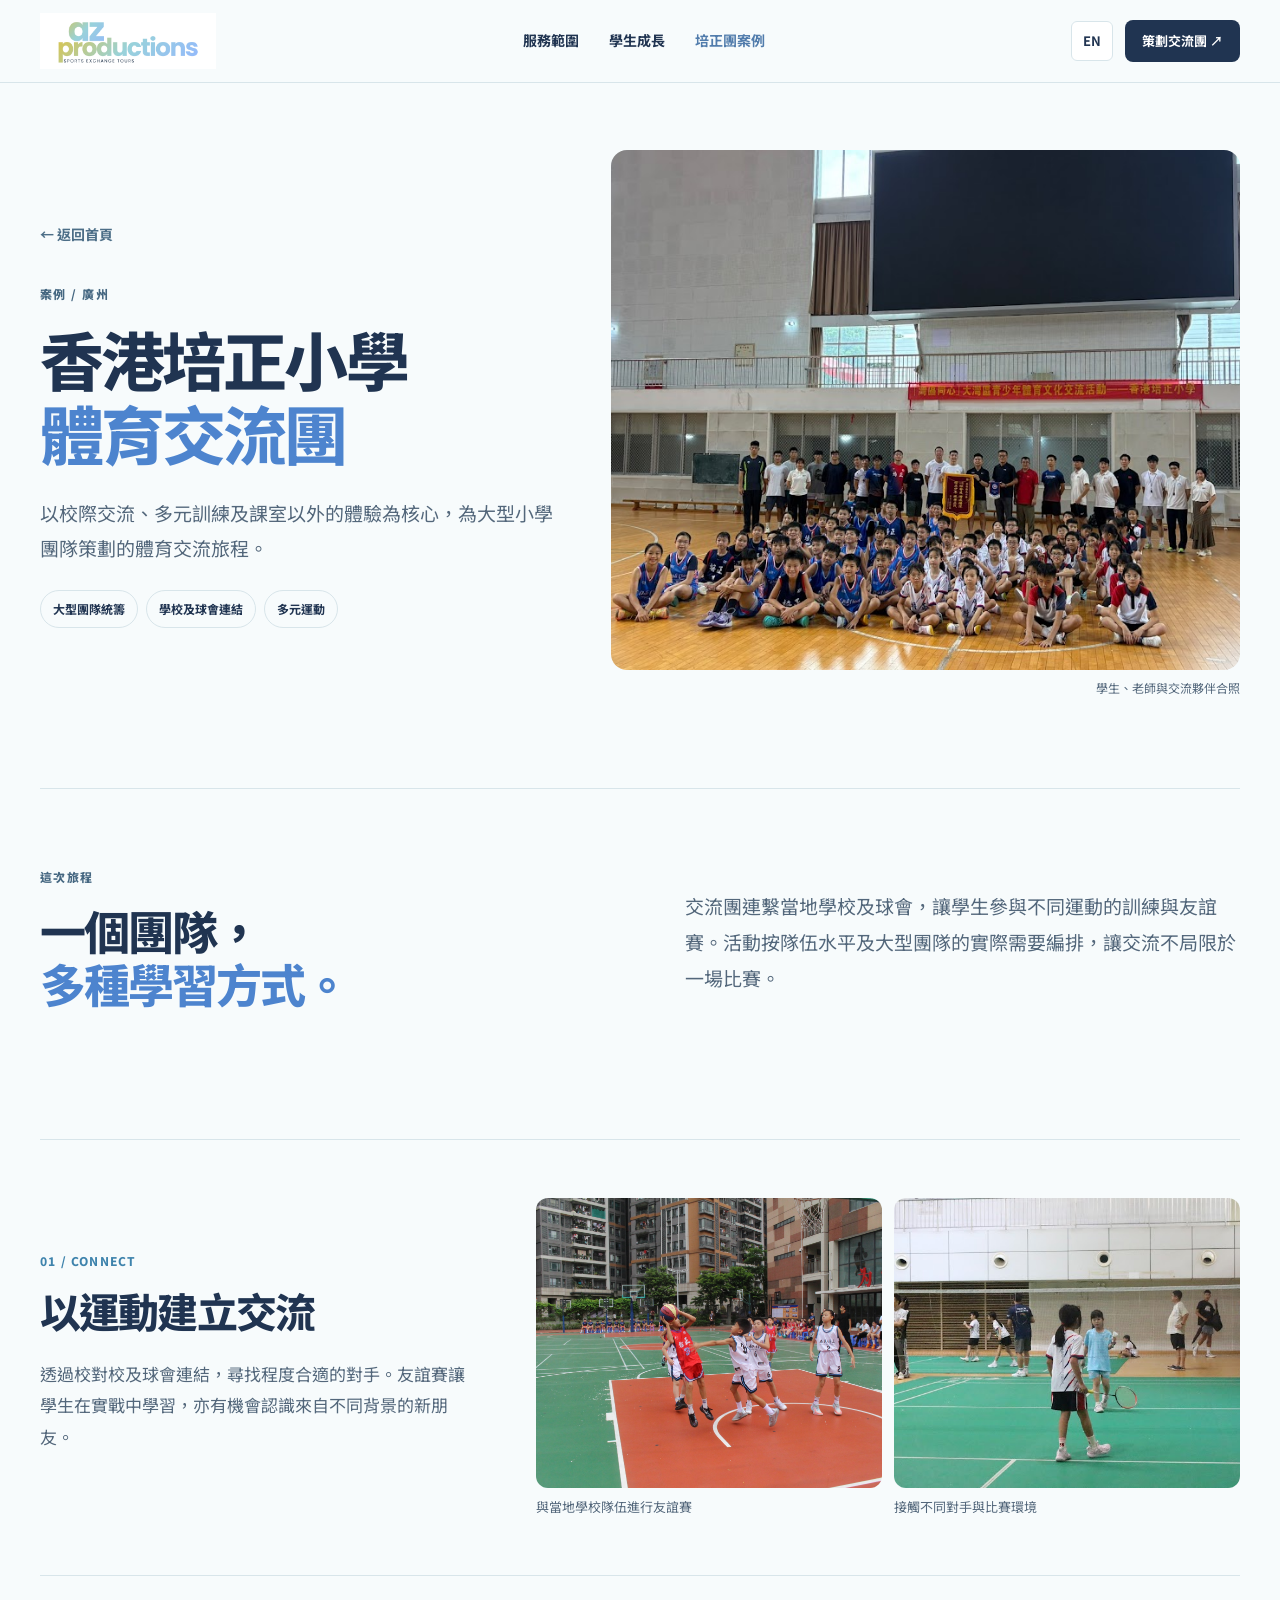
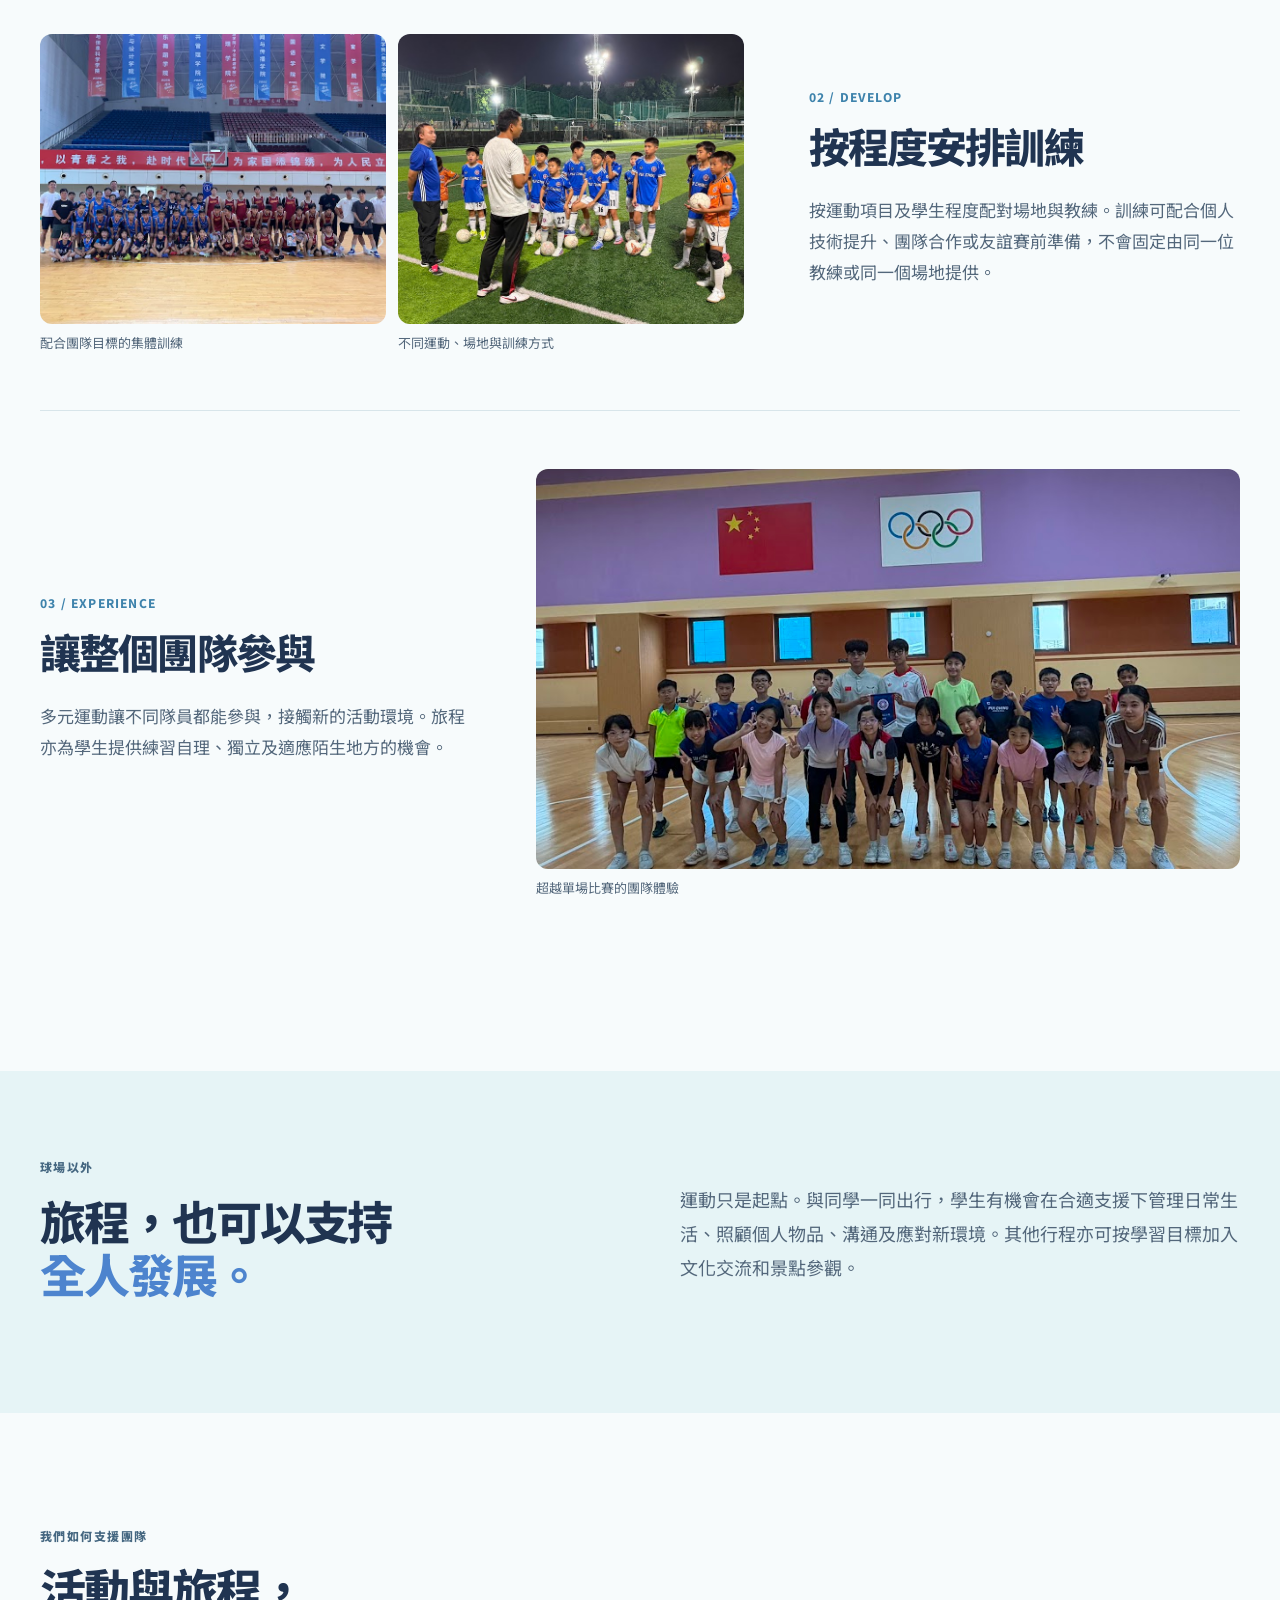
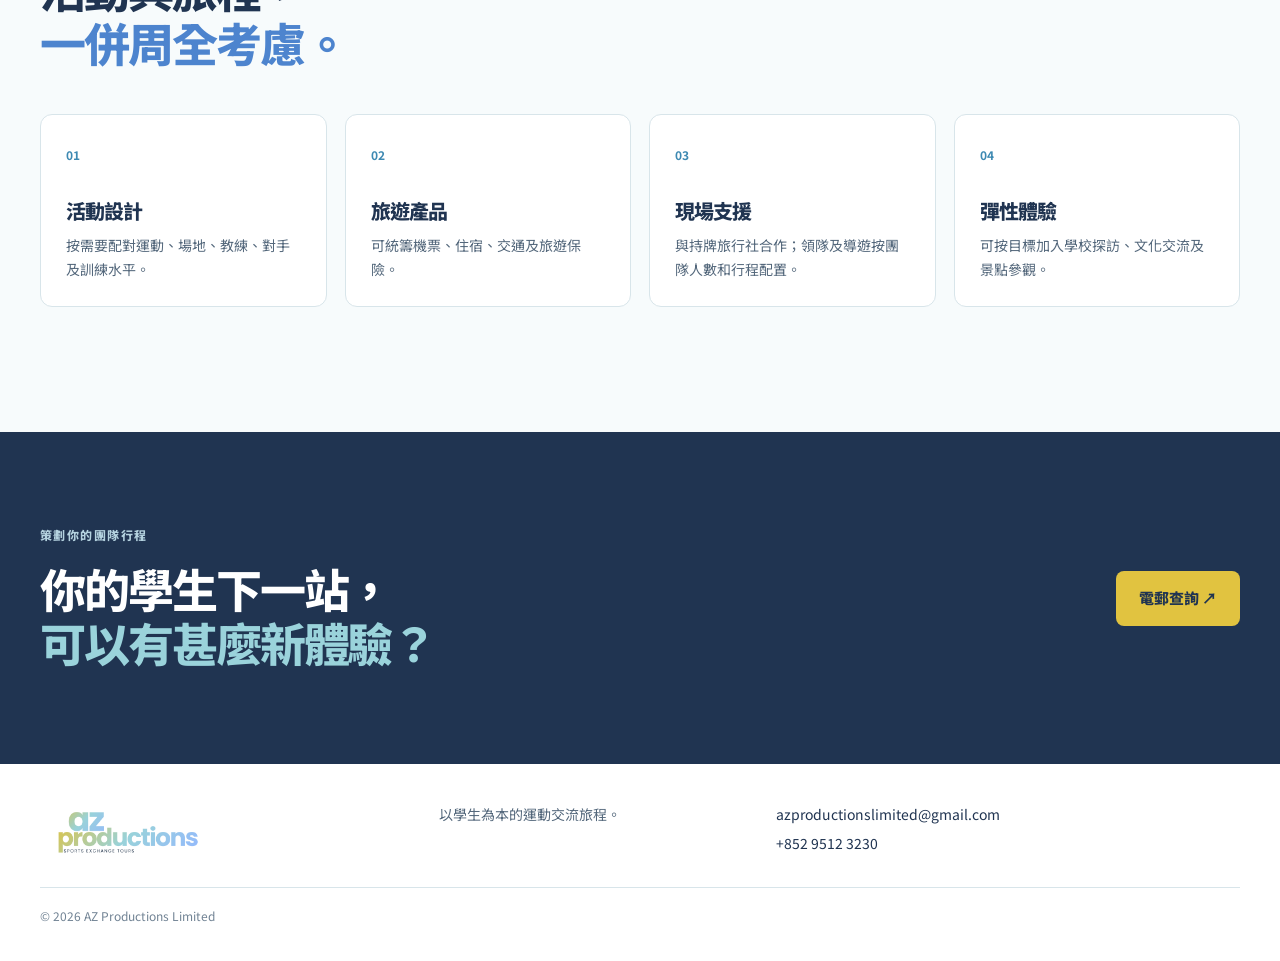
==== pui-ching.html @ d054d59b "Redesign sports exchange website and add Pui Ching case" ====
<!doctype html>
<html lang="zh-HK">
<head>
  <meta charset="utf-8">
  <meta name="viewport" content="width=device-width, initial-scale=1">
  <meta name="description" content="香港培正小學廣州體育交流團案例：校際與球會交流、不同水平訓練及大型團隊統籌。">
  <title>培正小學廣州體育交流團｜AZ Productions</title>
  <link rel="icon" href="assets/az-sports-logo-cropped.png">
  <link rel="stylesheet" href="site.css">
  <script defer src="site.js"></script>
</head>
<body data-page="case">
  <a class="skip-link" href="#main" data-en="Skip to content">跳至內容</a>
  <header class="site-header"><div class="shell header-inner">
    <a class="logo-link" href="index.html" aria-label="AZ Productions home"><img src="assets/az-sports-logo-cropped.png" alt="AZ Productions"></a>
    <nav class="main-nav" aria-label="Primary navigation"><a href="index.html#services" data-en="Our services">服務範圍</a><a href="index.html#growth" data-en="Student growth">學生成長</a><a href="pui-ching.html" aria-current="page" data-en="Pui Ching case">培正團案例</a></nav>
    <div class="header-actions"><button class="language-button" type="button" data-language-toggle aria-label="Switch language">EN</button><a class="header-cta" href="#contact" data-en="Plan a tour ↗">策劃交流團 ↗</a></div>
  </div></header>

  <main id="main">
    <section class="case-hero shell"><div class="case-hero-copy"><a class="back-link" href="index.html" data-en="← Back to home">← 返回首頁</a><p class="eyebrow" data-en="CASE STUDY / GUANGZHOU">案例 / 廣州</p><h1 data-en="Pui Ching Primary School<br><em>Sports Exchange Tour</em>" data-html>香港培正小學<br><em>體育交流團</em></h1><p class="lead" data-en="A school sports journey designed around exchange, varied training and meaningful experiences beyond the classroom.">以校際交流、多元訓練及課室以外的體驗為核心，為大型小學團隊策劃的體育交流旅程。</p><div class="case-pills"><span data-en="Large-group coordination">大型團隊統籌</span><span data-en="School and club connections">學校及球會連結</span><span data-en="Multiple sports">多元運動</span></div></div><figure class="case-hero-photo"><img src="assets/photos/pui-ching-group.jpg" alt="香港培正小學學生與交流夥伴團體合照" data-en-alt="Pui Ching students and exchange partners in a group photo"><figcaption data-en="Students, teachers and exchange partners together">學生、老師與交流夥伴合照</figcaption></figure></section>

    <section class="case-intro shell"><div><p class="eyebrow" data-en="THE PROGRAMME">這次旅程</p><h2 data-en="One group.<br><em>Many ways to learn.</em>" data-html>一個團隊，<br><em>多種學習方式。</em></h2></div><p data-en="The programme connected students with local schools and clubs for training and friendly competition across different sports. Activities were arranged to suit each group's level and the practical needs of a large tour.">交流團連繫當地學校及球會，讓學生參與不同運動的訓練與友誼賽。活動按隊伍水平及大型團隊的實際需要編排，讓交流不局限於一場比賽。</p></section>

    <section class="case-gallery shell" aria-label="Programme photographs">
      <article class="story-row"><div class="story-copy"><span class="story-number">01 / CONNECT</span><h2 data-en="Exchange through sport">以運動建立交流</h2><p data-en="School-to-school and club connections create chances to meet new opponents. Friendly matches let students learn through play and communicate beyond their own team.">透過校對校及球會連結，尋找程度合適的對手。友誼賽讓學生在實戰中學習，亦有機會認識來自不同背景的新朋友。</p></div><div class="story-images"><figure><img src="assets/photos/school-exchange.jpg" loading="lazy" alt="培正學生與當地學生進行籃球交流賽" data-en-alt="Pui Ching students in a basketball exchange match"><figcaption data-en="A friendly match with a local school team">與當地學校隊伍進行友誼賽</figcaption></figure><figure><img src="assets/photos/badminton-friendly.jpg" loading="lazy" alt="培正學生在羽毛球場交流" data-en-alt="Pui Ching students exchanging on a badminton court"><figcaption data-en="Meeting different opponents and playing environments">接觸不同對手與比賽環境</figcaption></figure></div></article>
      <article class="story-row reverse"><div class="story-copy"><span class="story-number">02 / DEVELOP</span><h2 data-en="Training at the right level">按程度安排訓練</h2><p data-en="Venues and coaching can be matched to the sport and students' ability. Depending on the group's goals, a programme may include individual development, team sessions or preparation for friendly competition.">按運動項目及學生程度配對場地與教練。訓練可配合個人技術提升、團隊合作或友誼賽前準備，不會固定由同一位教練或同一個場地提供。</p></div><div class="story-images"><figure><img src="assets/photos/group-training.jpg" loading="lazy" alt="培正學生參與團體訓練" data-en-alt="Pui Ching students in a group training session"><figcaption data-en="Group sessions tailored to the team's goals">配合團隊目標的集體訓練</figcaption></figure><figure><img src="assets/photos/football-training.jpg" loading="lazy" alt="培正學生參與足球訓練" data-en-alt="Pui Ching students in football training"><figcaption data-en="Different sports, venues and training approaches">不同運動、場地與訓練方式</figcaption></figure></div></article>
      <article class="story-row"><div class="story-copy"><span class="story-number">03 / EXPERIENCE</span><h2 data-en="An experience for the whole group">讓整個團隊參與</h2><p data-en="A multi-sport programme lets students try new settings and work with different teammates. The journey also gives them opportunities to practise self-care, independence and adapting to unfamiliar places.">多元運動讓不同隊員都能參與，接觸新的活動環境。旅程亦為學生提供練習自理、獨立及適應陌生地方的機會。</p></div><div class="story-images one-image"><figure><img src="assets/photos/athletics-group.jpg" loading="lazy" alt="培正學生於田徑活動後合照" data-en-alt="Pui Ching students after an athletics activity"><figcaption data-en="Shared learning beyond a single match">超越單場比賽的團隊體驗</figcaption></figure></div></article>
    </section>

    <section class="case-learning"><div class="shell case-learning-inner"><div><p class="eyebrow" data-en="BEYOND THE PITCH">球場以外</p><h2 data-en="A tour can support<br><em>whole-person growth.</em>" data-html>旅程，也可以支持<br><em>全人發展。</em></h2></div><p data-en="Sport is the starting point. Travelling with peers can create age-appropriate opportunities for students to manage daily routines, care for their belongings, communicate and respond to new experiences. Depending on the brief, future itineraries can also include cultural exchange and sightseeing.">運動只是起點。與同學一同出行，學生有機會在合適支援下管理日常生活、照顧個人物品、溝通及應對新環境。其他行程亦可按學習目標加入文化交流和景點參觀。</p></div></section>

    <section class="case-capability shell"><p class="eyebrow" data-en="HOW WE BUILD A TOUR">我們如何支援團隊</p><h2 data-en="The programme and the journey,<br><em>considered together.</em>" data-html>活動與旅程，<br><em>一併周全考慮。</em></h2><div class="mini-grid"><div><b>01</b><h3 data-en="Programme design">活動設計</h3><p data-en="Sport, venue, coach, opponent and training level are matched to the brief.">按需要配對運動、場地、教練、對手及訓練水平。</p></div><div><b>02</b><h3 data-en="Travel products">旅遊產品</h3><p data-en="Flights, accommodation, transport and travel insurance can be coordinated.">可統籌機票、住宿、交通及旅遊保險。</p></div><div><b>03</b><h3 data-en="On-site support">現場支援</h3><p data-en="Licensed travel agency partners; tour leaders and guides scaled to group size and itinerary.">與持牌旅行社合作；領隊及導遊按團隊人數和行程配置。</p></div><div><b>04</b><h3 data-en="Flexible experiences">彈性體驗</h3><p data-en="School visits, cultural exchange and sightseeing can be added where relevant.">可按目標加入學校探訪、文化交流及景點參觀。</p></div></div></section>

    <section id="contact" class="contact-section"><div class="shell contact-inner"><div><p class="eyebrow" data-en="PLAN YOUR OWN PROGRAMME">策劃你的團隊行程</p><h2 data-en="What could your students<br><em>experience next?</em>" data-html>你的學生下一站，<br><em>可以有甚麼新體驗？</em></h2></div><a class="button button-yellow" href="mailto:azproductionslimited@gmail.com?subject=Sports%20Exchange%20Enquiry" data-en="Enquire by email ↗">電郵查詢 ↗</a></div></section>
  </main>
  <footer class="site-footer"><div class="shell footer-inner"><a href="index.html"><img src="assets/az-sports-logo-cropped.png" alt="AZ Productions"></a><p data-en="Sports exchange tours designed around your students.">以學生為本的運動交流旅程。</p><div><a href="mailto:azproductionslimited@gmail.com">azproductionslimited@gmail.com</a><a href="tel:+85295123230">+852 9512 3230</a></div><small>© 2026 AZ Productions Limited</small></div></footer>
</body>
</html>
---- site.css ----
@import url('https://fonts.googleapis.com/css2?family=DM+Sans:wght@400;500;600;700&family=Noto+Sans+TC:wght@400;500;600;700;800&display=swap');
:root{--ink:#203451;--muted:#53677b;--blue:#94b9ff;--aqua:#9ad3db;--yellow:#e1c340;--paper:#f7fbfc;--line:#d8e5ea;--white:#fff}
*{box-sizing:border-box}html{scroll-behavior:smooth}body{margin:0;background:var(--paper);color:var(--ink);font-family:'Noto Sans TC','DM Sans',sans-serif;font-size:16px;line-height:1.65}img{max-width:100%;display:block}a{color:inherit;text-decoration:none}button{font:inherit}.shell{width:min(1200px,calc(100% - 56px));margin-inline:auto}.skip-link{position:absolute;left:12px;top:-60px;background:var(--ink);color:white;padding:8px 12px;z-index:99}.skip-link:focus{top:12px}a:focus-visible,button:focus-visible{outline:3px solid var(--yellow);outline-offset:3px}
.site-header{position:sticky;top:0;z-index:10;background:rgba(247,251,252,.95);backdrop-filter:blur(12px);border-bottom:1px solid var(--line)}.header-inner{min-height:82px;display:flex;align-items:center;justify-content:space-between;gap:24px}.logo-link img{width:176px;height:auto}.main-nav,.header-actions{display:flex;align-items:center;gap:30px}.main-nav a{font-size:14px;font-weight:700}.main-nav a:hover,.main-nav a[aria-current]{color:#517cac}.header-actions{gap:12px}.language-button{border:1px solid var(--line);background:white;color:var(--ink);padding:8px 11px;border-radius:6px;cursor:pointer;font-weight:700;font-size:13px}.header-cta{background:var(--ink);color:white;font-weight:700;padding:10px 17px;border-radius:8px;font-size:13px}.header-cta:hover,.button-dark:hover{background:#345579}
.eyebrow{font-size:12px;line-height:1.4;font-weight:800;letter-spacing:.12em;color:#456781;text-transform:uppercase;margin:0 0 18px}h1,h2,h3,p,figure{margin-top:0}h1,h2,h3{letter-spacing:-.045em;line-height:1.16}h1{font-size:clamp(43px,5vw,73px);font-weight:800;margin-bottom:27px}h2{font-size:clamp(34px,3.6vw,56px);font-weight:800;margin-bottom:24px}h3{font-size:25px;font-weight:800;margin-bottom:15px}h1 em,h2 em{font-style:normal;color:#4d84ce}.lead{font-size:19px;line-height:1.8;color:var(--muted);max-width:620px}.button{display:inline-flex;align-items:center;justify-content:center;padding:15px 23px;border-radius:8px;font-size:15px;font-weight:800}.button-dark{background:var(--ink);color:white}.button-yellow{background:var(--yellow);color:var(--ink)}.button-yellow:hover{background:#eed766}.text-link{font-size:15px;font-weight:800;border-bottom:1px solid var(--ink);padding-bottom:5px}.text-link:hover{color:#4d84ce;border-color:#4d84ce}
.hero{display:grid;grid-template-columns:1.02fr .98fr;gap:50px;align-items:center;padding-top:80px;padding-bottom:92px}.hero-copy{padding:20px 0}.hero-actions{display:flex;align-items:center;flex-wrap:wrap;gap:25px;margin-top:32px}.hero-proof{display:flex;align-items:center;gap:18px;margin-top:56px;padding-top:23px;border-top:1px solid var(--line)}.hero-proof strong{font-size:45px;line-height:1;font-weight:800;color:#3a83b1}.hero-proof span{font-size:13px;font-weight:700;line-height:1.45;color:var(--muted)}.hero-collage{display:grid;grid-template-columns:1fr 1fr;grid-template-rows:310px 205px;gap:14px;position:relative}.hero-collage figure{overflow:hidden;position:relative;margin:0;border-radius:16px}.hero-collage img{width:100%;height:100%;object-fit:cover}.hero-main-photo{grid-column:1/-1}.hero-main-photo img{object-position:center 72%}.hero-main-photo figcaption{position:absolute;left:18px;bottom:16px;background:var(--ink);color:white;border-radius:4px;padding:8px 12px;font-size:11px;font-weight:800;letter-spacing:.09em}.hero-small-photo:nth-child(3) img{object-position:center 55%}
.proof-strip{background:var(--ink);color:white}.proof-inner{display:grid;grid-template-columns:repeat(4,1fr);gap:20px;align-items:center;padding:18px 0}.proof-inner span{text-align:center;font-size:14px;font-weight:700;border-right:1px solid #5e7187}.proof-inner span:last-child{border:0}
.section{padding-top:120px;padding-bottom:130px}.section-heading{max-width:750px;margin-bottom:44px}.section-heading>p:last-child{font-size:17px;color:var(--muted);max-width:630px}.service-grid{display:grid;grid-template-columns:repeat(3,1fr);gap:17px}.service-card{min-height:395px;display:flex;flex-direction:column;background:var(--white);border:1px solid var(--line);border-radius:15px;padding:32px}.service-card.aqua{background:#e2f4f6}.service-card.blue{background:#e8f0ff}.card-index,.service-detail{font-size:12px;letter-spacing:.09em;font-weight:800}.card-index{color:#577b8f}.service-card h3{margin-top:64px}.service-card p{color:var(--muted);line-height:1.8}.service-detail{margin-top:auto;padding-top:24px;border-top:1px solid #a6c5cc;color:#426886}
.growth-section{background:#e7f4f6;padding:112px 0}.growth-layout{display:grid;grid-template-columns:1fr 1fr;gap:88px}.growth-intro{font-size:18px;line-height:1.85;color:var(--muted);max-width:510px}.growth-points{display:grid;gap:0}.growth-points>div{border-bottom:1px solid #bad6dc;padding:20px 0}.growth-points>div:first-child{padding-top:0}.growth-points>div:last-child{border-bottom:0}.growth-points b{font-size:12px;color:#3e7e9a}.growth-points h3{margin:5px 0}.growth-points p{color:var(--muted);margin:0}
.case-preview{display:grid;grid-template-columns:1.05fr .95fr;gap:75px;align-items:center;padding-top:135px;padding-bottom:135px}.case-photo{height:500px;border-radius:17px;overflow:hidden;position:relative}.case-photo img{height:100%;width:100%;object-fit:cover;object-position:center 70%}.case-photo span{position:absolute;left:22px;top:22px;background:var(--yellow);padding:8px 12px;border-radius:4px;font-size:12px;font-weight:800}.case-text>p:not(.eyebrow){color:var(--muted);font-size:17px;line-height:1.8;margin-bottom:31px}
.contact-section{background:var(--ink);color:white;padding:95px 0}.contact-section .eyebrow{color:#b4d2df}.contact-section h2{margin:0}.contact-section h2 em{color:var(--aqua)}.contact-inner{display:flex;align-items:center;justify-content:space-between;gap:40px}.contact-inner .button{white-space:nowrap}.site-footer{background:white}.footer-inner{display:grid;grid-template-columns:1.2fr 1fr 1.5fr;gap:28px;align-items:start;padding-top:39px;padding-bottom:35px}.footer-inner img{width:176px}.footer-inner p{font-size:14px;color:var(--muted)}.footer-inner>div{display:flex;flex-direction:column;gap:6px;font-size:14px}.footer-inner>div a:hover{text-decoration:underline}.footer-inner small{grid-column:1/-1;color:#718394;font-size:12px;border-top:1px solid var(--line);padding-top:18px}
.case-hero{display:grid;grid-template-columns:.9fr 1.1fr;gap:56px;align-items:center;padding-top:67px;padding-bottom:90px}.back-link{display:inline-block;font-size:14px;font-weight:700;color:#4c6e87;margin-bottom:40px}.back-link:hover{text-decoration:underline}.case-hero .lead{margin-bottom:25px}.case-pills{display:flex;gap:8px;flex-wrap:wrap}.case-pills span{padding:8px 12px;border:1px solid var(--line);border-radius:40px;font-size:12px;font-weight:700}.case-hero-photo{margin:0}.case-hero-photo img{width:100%;height:520px;object-fit:cover;object-position:center 65%;border-radius:16px}.case-hero-photo figcaption{text-align:right;font-size:12px;color:var(--muted);margin-top:8px}.case-intro{display:grid;grid-template-columns:1fr 1fr;gap:90px;border-top:1px solid var(--line);padding-top:80px;padding-bottom:105px}.case-intro>p{font-size:19px;line-height:1.9;color:var(--muted);align-self:center}.case-gallery{padding-bottom:115px}.story-row{display:grid;grid-template-columns:.38fr .62fr;gap:65px;align-items:center;padding:58px 0;border-top:1px solid var(--line)}.story-row.reverse{grid-template-columns:.62fr .38fr}.story-row.reverse .story-copy{order:2}.story-row.reverse .story-images{order:1}.story-number{font-size:12px;letter-spacing:.1em;font-weight:800;color:#3e83ac}.story-copy h2{font-size:clamp(31px,3.2vw,46px);margin-top:14px}.story-copy p{font-size:17px;line-height:1.85;color:var(--muted)}.story-images{display:grid;grid-template-columns:1fr 1fr;gap:12px}.story-images figure{margin:0}.story-images img{width:100%;height:290px;object-fit:cover;border-radius:12px}.story-images figcaption{font-size:13px;color:var(--muted);margin-top:9px;line-height:1.5}.story-images.one-image{grid-template-columns:1fr}.story-images.one-image img{height:400px}.case-learning{background:#e6f4f6;padding:88px 0}.case-learning-inner{display:grid;grid-template-columns:1fr 1fr;gap:80px;align-items:center}.case-learning-inner>p{font-size:18px;line-height:1.9;color:var(--muted)}.case-capability{padding-top:115px;padding-bottom:125px}.mini-grid{display:grid;grid-template-columns:repeat(4,1fr);gap:18px;margin-top:45px}.mini-grid>div{background:#fff;border:1px solid var(--line);border-radius:12px;padding:25px}.mini-grid b{font-size:12px;color:#3d89b2}.mini-grid h3{font-size:20px;margin:32px 0 12px}.mini-grid p{color:var(--muted);font-size:14px;line-height:1.7;margin:0}
@media(max-width:1000px){.main-nav{gap:16px}.hero,.growth-layout,.case-preview,.case-hero,.case-intro,.case-learning-inner{gap:42px}.story-row,.story-row.reverse{grid-template-columns:1fr;gap:25px}.story-row.reverse .story-copy,.story-row.reverse .story-images{order:initial}.mini-grid{grid-template-columns:repeat(2,1fr)}}
@media(max-width:760px){.shell{width:min(100% - 36px,1200px)}.header-inner{min-height:70px;flex-wrap:wrap;padding:9px 0}.logo-link img{width:150px}.main-nav{order:3;width:100%;justify-content:space-between;padding:5px 0 3px}.main-nav a{font-size:12px}.header-cta{display:none}.hero,.growth-layout,.case-preview,.case-hero,.case-intro,.case-learning-inner{grid-template-columns:1fr}.hero{padding-top:45px;padding-bottom:55px}.hero-collage{grid-template-rows:250px 150px}.hero-proof{margin-top:34px}.proof-inner{grid-template-columns:repeat(2,1fr);gap:0}.proof-inner span{padding:9px 5px;font-size:12px}.proof-inner span:nth-child(2){border-right:0}.section{padding:76px 0}.service-grid{grid-template-columns:1fr}.service-card{min-height:auto}.service-card h3{margin-top:30px}.growth-section{padding:75px 0}.case-preview{padding-top:80px;padding-bottom:80px}.case-photo{height:360px}.contact-section{padding:70px 0}.contact-inner{align-items:flex-start;flex-direction:column}.footer-inner{grid-template-columns:1fr}.footer-inner small{grid-column:auto}.case-hero{padding-top:30px;padding-bottom:60px}.back-link{margin-bottom:24px}.case-hero-photo img{height:340px}.case-intro{padding:55px 0}.story-row{padding:42px 0}.story-images img{height:220px}.story-images.one-image img{height:300px}.case-learning{padding:66px 0}.case-capability{padding:75px 0}}
@media(max-width:480px){h1{font-size:39px}.lead{font-size:17px}.hero-collage{grid-template-rows:215px 120px;gap:8px}.hero-main-photo figcaption{font-size:9px;left:10px;bottom:10px}.hero-actions{gap:16px}.proof-inner span{font-size:11px}.story-images{grid-template-columns:1fr}.story-images img{height:230px}.mini-grid{grid-template-columns:1fr}.case-pills span{font-size:11px}.logo-link img{width:140px}}
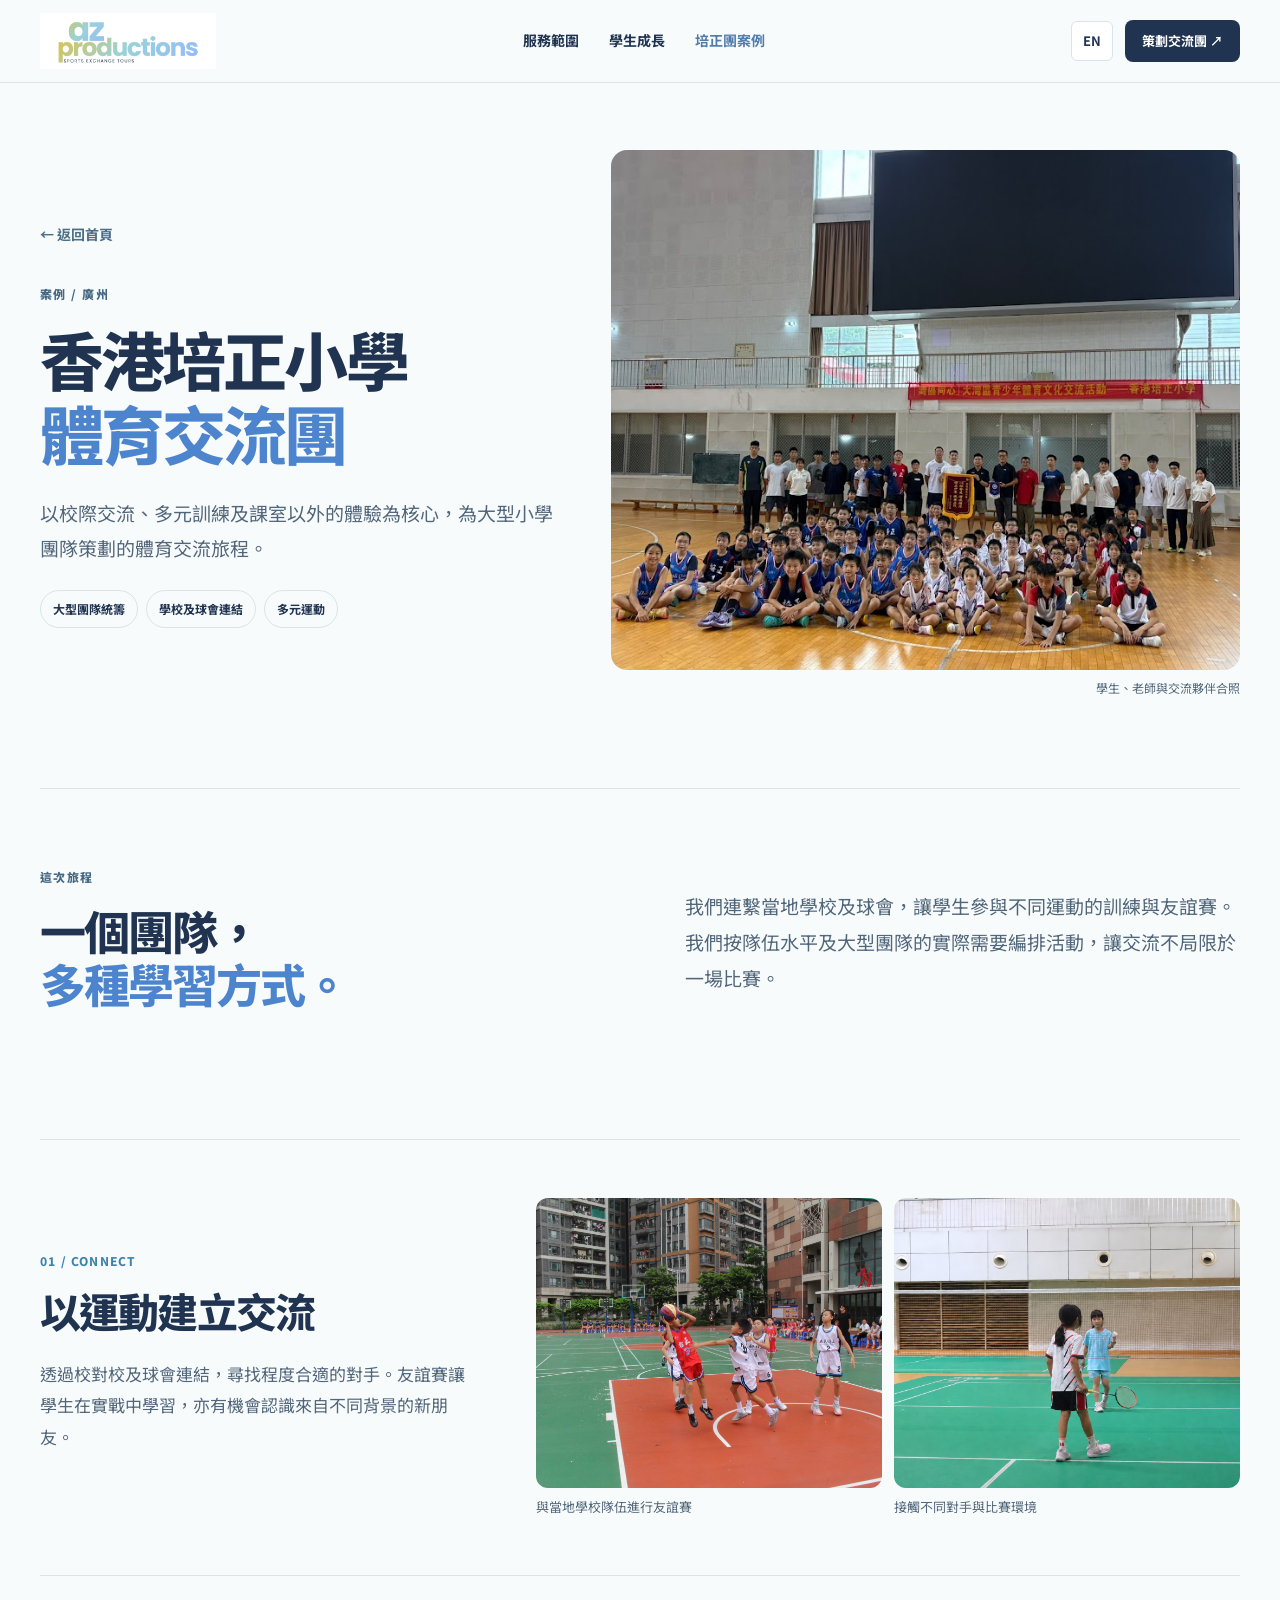
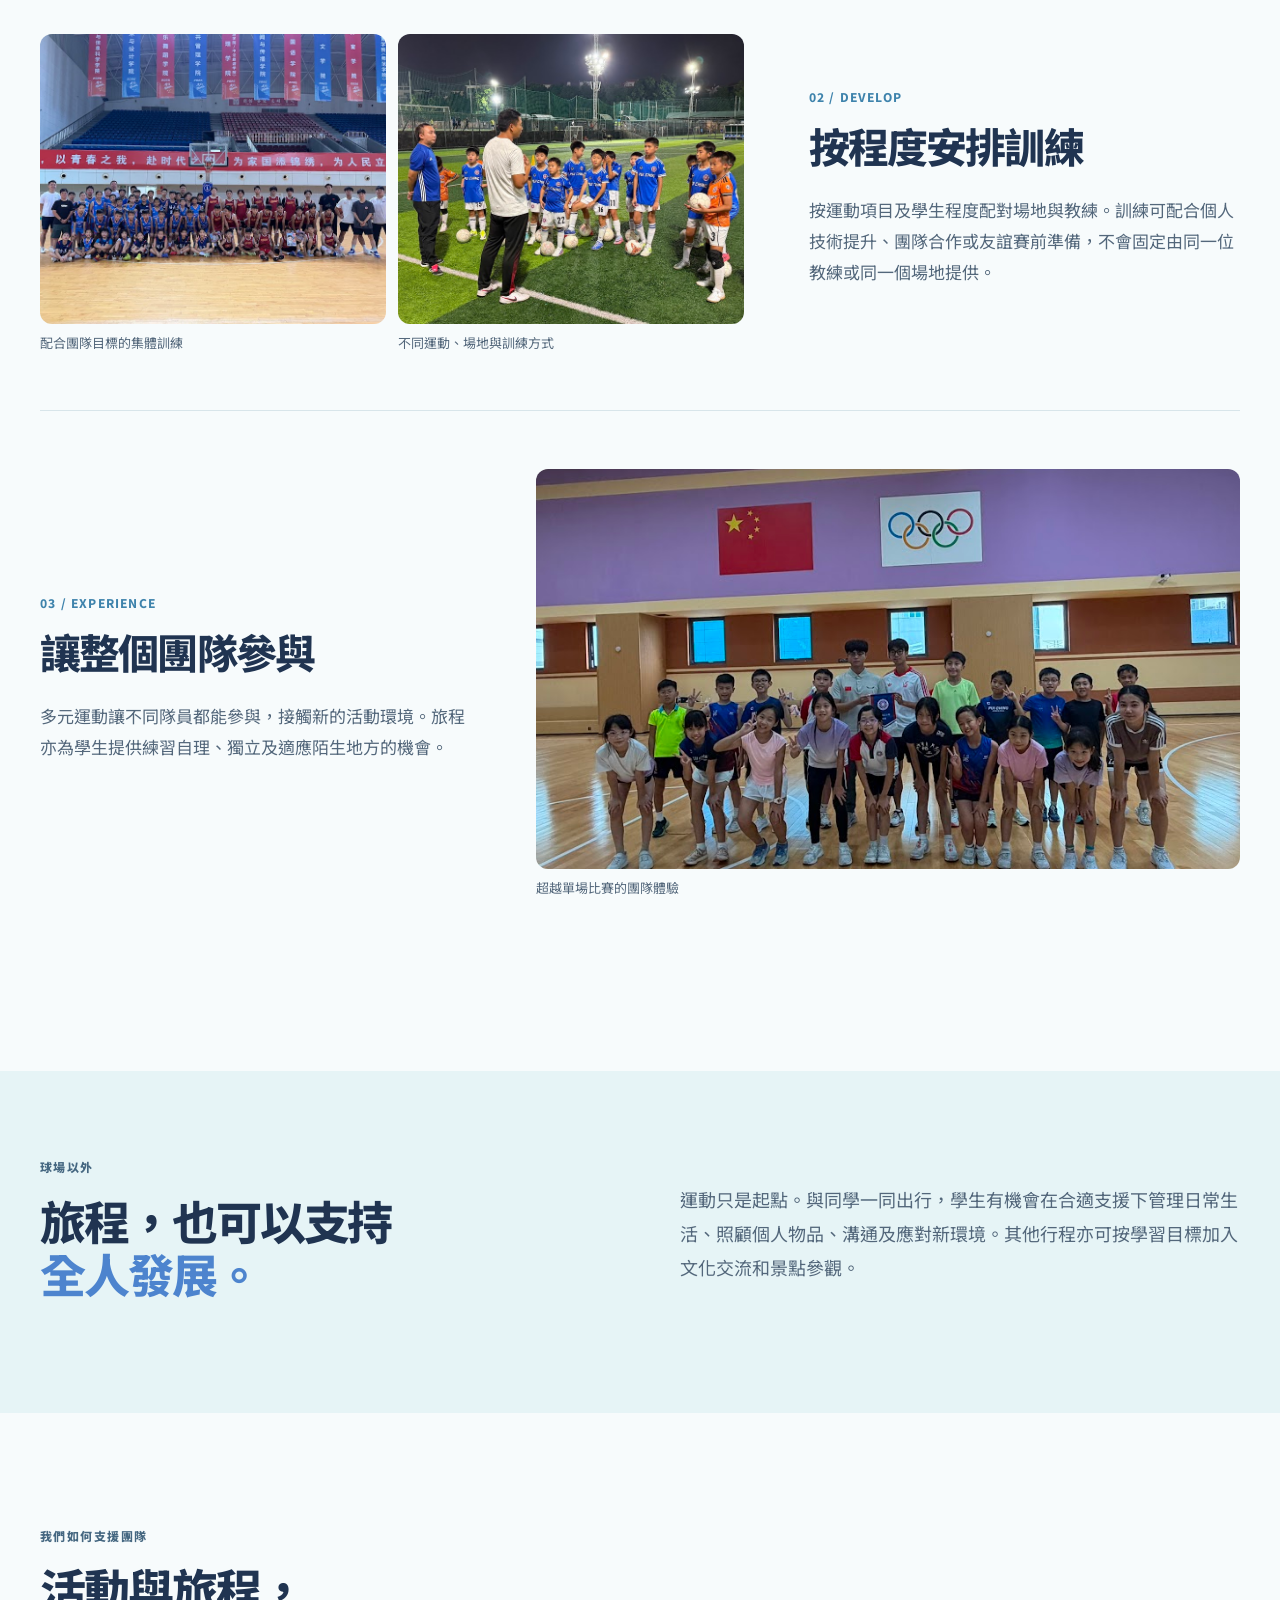
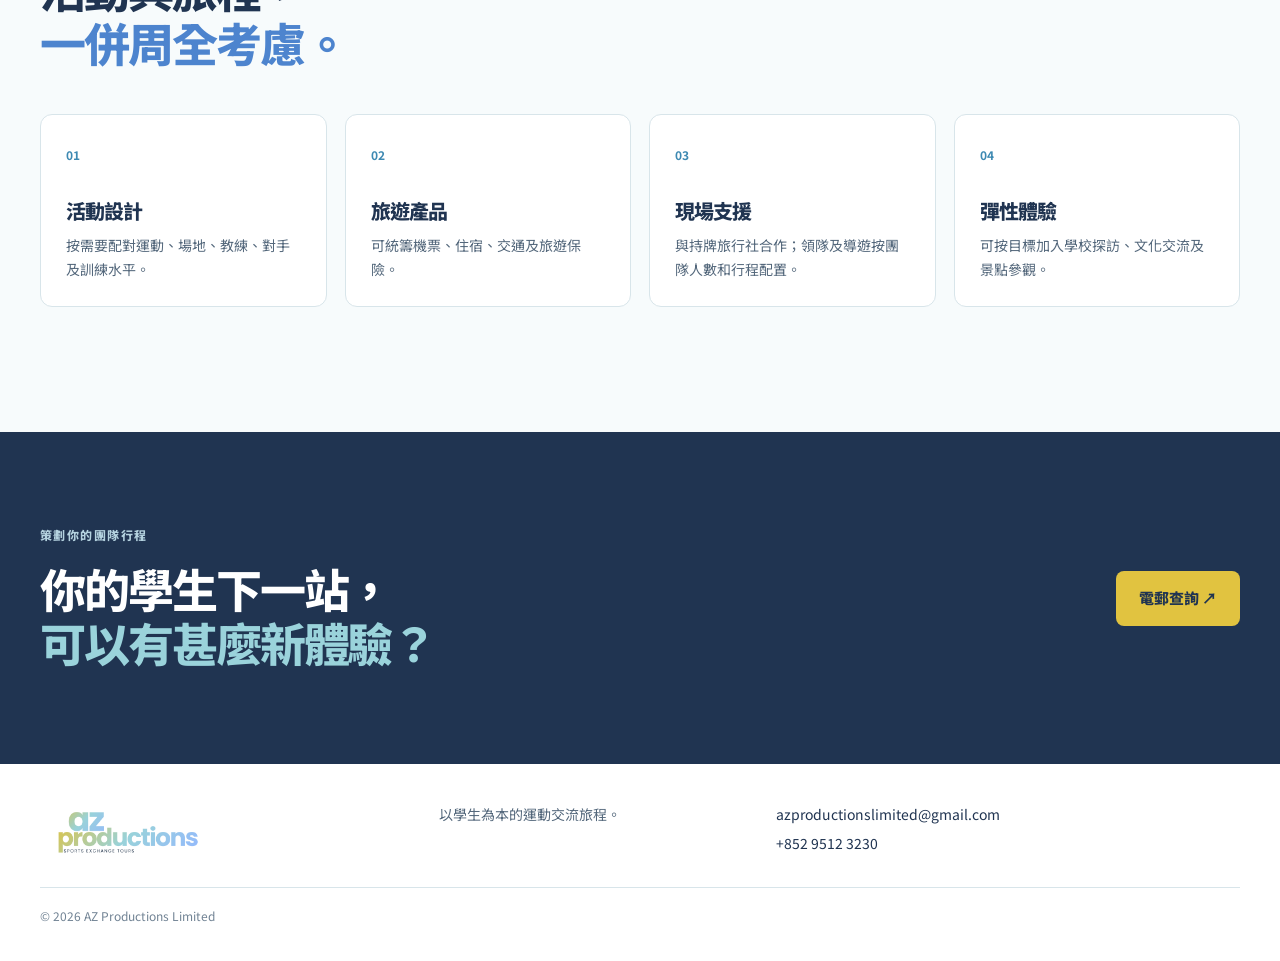
==== commit 9bb0c205: "Update sports exchange gallery and Pui Ching case study" ====
--- a/pui-ching.html
+++ b/pui-ching.html
@@ -20,10 +20,10 @@
   <main id="main">
     <section class="case-hero shell"><div class="case-hero-copy"><a class="back-link" href="index.html" data-en="← Back to home">← 返回首頁</a><p class="eyebrow" data-en="CASE STUDY / GUANGZHOU">案例 / 廣州</p><h1 data-en="Pui Ching Primary School<br><em>Sports Exchange Tour</em>" data-html>香港培正小學<br><em>體育交流團</em></h1><p class="lead" data-en="A school sports journey designed around exchange, varied training and meaningful experiences beyond the classroom.">以校際交流、多元訓練及課室以外的體驗為核心，為大型小學團隊策劃的體育交流旅程。</p><div class="case-pills"><span data-en="Large-group coordination">大型團隊統籌</span><span data-en="School and club connections">學校及球會連結</span><span data-en="Multiple sports">多元運動</span></div></div><figure class="case-hero-photo"><img src="assets/photos/pui-ching-group.jpg" alt="香港培正小學學生與交流夥伴團體合照" data-en-alt="Pui Ching students and exchange partners in a group photo"><figcaption data-en="Students, teachers and exchange partners together">學生、老師與交流夥伴合照</figcaption></figure></section>
 
-    <section class="case-intro shell"><div><p class="eyebrow" data-en="THE PROGRAMME">這次旅程</p><h2 data-en="One group.<br><em>Many ways to learn.</em>" data-html>一個團隊，<br><em>多種學習方式。</em></h2></div><p data-en="The programme connected students with local schools and clubs for training and friendly competition across different sports. Activities were arranged to suit each group's level and the practical needs of a large tour.">交流團連繫當地學校及球會，讓學生參與不同運動的訓練與友誼賽。活動按隊伍水平及大型團隊的實際需要編排，讓交流不局限於一場比賽。</p></section>
+    <section class="case-intro shell"><div><p class="eyebrow" data-en="THE PROGRAMME">這次旅程</p><h2 data-en="One group.<br><em>Many ways to learn.</em>" data-html>一個團隊，<br><em>多種學習方式。</em></h2></div><p data-en="We connected students with local schools and clubs for training and friendly competition across different sports. We tailored each activity to the teams' levels and the practical needs of a large tour, so the exchange went beyond a single match.">我們連繫當地學校及球會，讓學生參與不同運動的訓練與友誼賽。我們按隊伍水平及大型團隊的實際需要編排活動，讓交流不局限於一場比賽。</p></section>
 
     <section class="case-gallery shell" aria-label="Programme photographs">
-      <article class="story-row"><div class="story-copy"><span class="story-number">01 / CONNECT</span><h2 data-en="Exchange through sport">以運動建立交流</h2><p data-en="School-to-school and club connections create chances to meet new opponents. Friendly matches let students learn through play and communicate beyond their own team.">透過校對校及球會連結，尋找程度合適的對手。友誼賽讓學生在實戰中學習，亦有機會認識來自不同背景的新朋友。</p></div><div class="story-images"><figure><img src="assets/photos/school-exchange.jpg" loading="lazy" alt="培正學生與當地學生進行籃球交流賽" data-en-alt="Pui Ching students in a basketball exchange match"><figcaption data-en="A friendly match with a local school team">與當地學校隊伍進行友誼賽</figcaption></figure><figure><img src="assets/photos/badminton-friendly.jpg" loading="lazy" alt="培正學生在羽毛球場交流" data-en-alt="Pui Ching students exchanging on a badminton court"><figcaption data-en="Meeting different opponents and playing environments">接觸不同對手與比賽環境</figcaption></figure></div></article>
+      <article class="story-row"><div class="story-copy"><span class="story-number">01 / CONNECT</span><h2 data-en="Exchange through sport">以運動建立交流</h2><p data-en="School-to-school and club connections create chances to meet new opponents. Friendly matches let students learn through play and communicate beyond their own team.">透過校對校及球會連結，尋找程度合適的對手。友誼賽讓學生在實戰中學習，亦有機會認識來自不同背景的新朋友。</p></div><div class="story-images"><figure><img src="assets/photos/school-exchange.jpg" loading="lazy" alt="培正學生與當地學生進行籃球交流賽" data-en-alt="Pui Ching students in a basketball exchange match"><figcaption data-en="A friendly match with a local school team">與當地學校隊伍進行友誼賽</figcaption></figure><figure><img src="assets/photos/badminton-friendly-focused-v2.jpg" loading="lazy" alt="兩名學生在羽毛球場交流" data-en-alt="Two students on a badminton court"><figcaption data-en="Meeting different opponents and playing environments">接觸不同對手與比賽環境</figcaption></figure></div></article>
       <article class="story-row reverse"><div class="story-copy"><span class="story-number">02 / DEVELOP</span><h2 data-en="Training at the right level">按程度安排訓練</h2><p data-en="Venues and coaching can be matched to the sport and students' ability. Depending on the group's goals, a programme may include individual development, team sessions or preparation for friendly competition.">按運動項目及學生程度配對場地與教練。訓練可配合個人技術提升、團隊合作或友誼賽前準備，不會固定由同一位教練或同一個場地提供。</p></div><div class="story-images"><figure><img src="assets/photos/group-training.jpg" loading="lazy" alt="培正學生參與團體訓練" data-en-alt="Pui Ching students in a group training session"><figcaption data-en="Group sessions tailored to the team's goals">配合團隊目標的集體訓練</figcaption></figure><figure><img src="assets/photos/football-training.jpg" loading="lazy" alt="培正學生參與足球訓練" data-en-alt="Pui Ching students in football training"><figcaption data-en="Different sports, venues and training approaches">不同運動、場地與訓練方式</figcaption></figure></div></article>
       <article class="story-row"><div class="story-copy"><span class="story-number">03 / EXPERIENCE</span><h2 data-en="An experience for the whole group">讓整個團隊參與</h2><p data-en="A multi-sport programme lets students try new settings and work with different teammates. The journey also gives them opportunities to practise self-care, independence and adapting to unfamiliar places.">多元運動讓不同隊員都能參與，接觸新的活動環境。旅程亦為學生提供練習自理、獨立及適應陌生地方的機會。</p></div><div class="story-images one-image"><figure><img src="assets/photos/athletics-group.jpg" loading="lazy" alt="培正學生於田徑活動後合照" data-en-alt="Pui Ching students after an athletics activity"><figcaption data-en="Shared learning beyond a single match">超越單場比賽的團隊體驗</figcaption></figure></div></article>
     </section>
--- a/site.css
+++ b/site.css
@@ -3,7 +3,8 @@
 *{box-sizing:border-box}html{scroll-behavior:smooth}body{margin:0;background:var(--paper);color:var(--ink);font-family:'Noto Sans TC','DM Sans',sans-serif;font-size:16px;line-height:1.65}img{max-width:100%;display:block}a{color:inherit;text-decoration:none}button{font:inherit}.shell{width:min(1200px,calc(100% - 56px));margin-inline:auto}.skip-link{position:absolute;left:12px;top:-60px;background:var(--ink);color:white;padding:8px 12px;z-index:99}.skip-link:focus{top:12px}a:focus-visible,button:focus-visible{outline:3px solid var(--yellow);outline-offset:3px}
 .site-header{position:sticky;top:0;z-index:10;background:rgba(247,251,252,.95);backdrop-filter:blur(12px);border-bottom:1px solid var(--line)}.header-inner{min-height:82px;display:flex;align-items:center;justify-content:space-between;gap:24px}.logo-link img{width:176px;height:auto}.main-nav,.header-actions{display:flex;align-items:center;gap:30px}.main-nav a{font-size:14px;font-weight:700}.main-nav a:hover,.main-nav a[aria-current]{color:#517cac}.header-actions{gap:12px}.language-button{border:1px solid var(--line);background:white;color:var(--ink);padding:8px 11px;border-radius:6px;cursor:pointer;font-weight:700;font-size:13px}.header-cta{background:var(--ink);color:white;font-weight:700;padding:10px 17px;border-radius:8px;font-size:13px}.header-cta:hover,.button-dark:hover{background:#345579}
 .eyebrow{font-size:12px;line-height:1.4;font-weight:800;letter-spacing:.12em;color:#456781;text-transform:uppercase;margin:0 0 18px}h1,h2,h3,p,figure{margin-top:0}h1,h2,h3{letter-spacing:-.045em;line-height:1.16}h1{font-size:clamp(43px,5vw,73px);font-weight:800;margin-bottom:27px}h2{font-size:clamp(34px,3.6vw,56px);font-weight:800;margin-bottom:24px}h3{font-size:25px;font-weight:800;margin-bottom:15px}h1 em,h2 em{font-style:normal;color:#4d84ce}.lead{font-size:19px;line-height:1.8;color:var(--muted);max-width:620px}.button{display:inline-flex;align-items:center;justify-content:center;padding:15px 23px;border-radius:8px;font-size:15px;font-weight:800}.button-dark{background:var(--ink);color:white}.button-yellow{background:var(--yellow);color:var(--ink)}.button-yellow:hover{background:#eed766}.text-link{font-size:15px;font-weight:800;border-bottom:1px solid var(--ink);padding-bottom:5px}.text-link:hover{color:#4d84ce;border-color:#4d84ce}
-.hero{display:grid;grid-template-columns:1.02fr .98fr;gap:50px;align-items:center;padding-top:80px;padding-bottom:92px}.hero-copy{padding:20px 0}.hero-actions{display:flex;align-items:center;flex-wrap:wrap;gap:25px;margin-top:32px}.hero-proof{display:flex;align-items:center;gap:18px;margin-top:56px;padding-top:23px;border-top:1px solid var(--line)}.hero-proof strong{font-size:45px;line-height:1;font-weight:800;color:#3a83b1}.hero-proof span{font-size:13px;font-weight:700;line-height:1.45;color:var(--muted)}.hero-collage{display:grid;grid-template-columns:1fr 1fr;grid-template-rows:310px 205px;gap:14px;position:relative}.hero-collage figure{overflow:hidden;position:relative;margin:0;border-radius:16px}.hero-collage img{width:100%;height:100%;object-fit:cover}.hero-main-photo{grid-column:1/-1}.hero-main-photo img{object-position:center 72%}.hero-main-photo figcaption{position:absolute;left:18px;bottom:16px;background:var(--ink);color:white;border-radius:4px;padding:8px 12px;font-size:11px;font-weight:800;letter-spacing:.09em}.hero-small-photo:nth-child(3) img{object-position:center 55%}
+.hero{display:grid;grid-template-columns:1.02fr .98fr;gap:50px;align-items:center;padding-top:80px;padding-bottom:92px}.hero-copy{padding:20px 0}.hero-actions{display:flex;align-items:center;flex-wrap:wrap;gap:25px;margin-top:32px}.hero-proof{display:flex;align-items:center;gap:18px;margin-top:56px;padding-top:23px;border-top:1px solid var(--line)}.hero-proof strong{font-size:45px;line-height:1;font-weight:800;color:#3a83b1}.hero-proof span{font-size:13px;font-weight:700;line-height:1.45;color:var(--muted)}
+.hero-gallery{min-width:0}.hero-gallery-viewport{aspect-ratio:4/3;position:relative;overflow:hidden;border-radius:17px;background:#dcebf2}.hero-slide{position:absolute;inset:0;margin:0;transform:translateY(100%);visibility:hidden;transition:transform .65s ease,visibility 0s .65s}.hero-slide.is-active,.hero-slide.is-exiting{visibility:visible;transition:transform .65s ease}.hero-slide.is-active{transform:translateY(0);z-index:2}.hero-slide.is-exiting{transform:translateY(-100%);z-index:1}.hero-slide img{width:100%;height:100%;object-fit:contain}.hero-slide figcaption{position:absolute;left:16px;bottom:16px;background:var(--ink);color:white;border-radius:5px;padding:8px 11px;font-size:11px;font-weight:800;letter-spacing:.08em}.gallery-pause{position:absolute;right:14px;bottom:14px;z-index:3;width:32px;height:32px;border:0;border-radius:50%;background:rgba(32,52,81,.82);color:white;font-size:13px;line-height:1;cursor:pointer}.gallery-pause:hover{background:var(--ink)}
 .proof-strip{background:var(--ink);color:white}.proof-inner{display:grid;grid-template-columns:repeat(4,1fr);gap:20px;align-items:center;padding:18px 0}.proof-inner span{text-align:center;font-size:14px;font-weight:700;border-right:1px solid #5e7187}.proof-inner span:last-child{border:0}
 .section{padding-top:120px;padding-bottom:130px}.section-heading{max-width:750px;margin-bottom:44px}.section-heading>p:last-child{font-size:17px;color:var(--muted);max-width:630px}.service-grid{display:grid;grid-template-columns:repeat(3,1fr);gap:17px}.service-card{min-height:395px;display:flex;flex-direction:column;background:var(--white);border:1px solid var(--line);border-radius:15px;padding:32px}.service-card.aqua{background:#e2f4f6}.service-card.blue{background:#e8f0ff}.card-index,.service-detail{font-size:12px;letter-spacing:.09em;font-weight:800}.card-index{color:#577b8f}.service-card h3{margin-top:64px}.service-card p{color:var(--muted);line-height:1.8}.service-detail{margin-top:auto;padding-top:24px;border-top:1px solid #a6c5cc;color:#426886}
 .growth-section{background:#e7f4f6;padding:112px 0}.growth-layout{display:grid;grid-template-columns:1fr 1fr;gap:88px}.growth-intro{font-size:18px;line-height:1.85;color:var(--muted);max-width:510px}.growth-points{display:grid;gap:0}.growth-points>div{border-bottom:1px solid #bad6dc;padding:20px 0}.growth-points>div:first-child{padding-top:0}.growth-points>div:last-child{border-bottom:0}.growth-points b{font-size:12px;color:#3e7e9a}.growth-points h3{margin:5px 0}.growth-points p{color:var(--muted);margin:0}
@@ -11,5 +12,6 @@
 .contact-section{background:var(--ink);color:white;padding:95px 0}.contact-section .eyebrow{color:#b4d2df}.contact-section h2{margin:0}.contact-section h2 em{color:var(--aqua)}.contact-inner{display:flex;align-items:center;justify-content:space-between;gap:40px}.contact-inner .button{white-space:nowrap}.site-footer{background:white}.footer-inner{display:grid;grid-template-columns:1.2fr 1fr 1.5fr;gap:28px;align-items:start;padding-top:39px;padding-bottom:35px}.footer-inner img{width:176px}.footer-inner p{font-size:14px;color:var(--muted)}.footer-inner>div{display:flex;flex-direction:column;gap:6px;font-size:14px}.footer-inner>div a:hover{text-decoration:underline}.footer-inner small{grid-column:1/-1;color:#718394;font-size:12px;border-top:1px solid var(--line);padding-top:18px}
 .case-hero{display:grid;grid-template-columns:.9fr 1.1fr;gap:56px;align-items:center;padding-top:67px;padding-bottom:90px}.back-link{display:inline-block;font-size:14px;font-weight:700;color:#4c6e87;margin-bottom:40px}.back-link:hover{text-decoration:underline}.case-hero .lead{margin-bottom:25px}.case-pills{display:flex;gap:8px;flex-wrap:wrap}.case-pills span{padding:8px 12px;border:1px solid var(--line);border-radius:40px;font-size:12px;font-weight:700}.case-hero-photo{margin:0}.case-hero-photo img{width:100%;height:520px;object-fit:cover;object-position:center 65%;border-radius:16px}.case-hero-photo figcaption{text-align:right;font-size:12px;color:var(--muted);margin-top:8px}.case-intro{display:grid;grid-template-columns:1fr 1fr;gap:90px;border-top:1px solid var(--line);padding-top:80px;padding-bottom:105px}.case-intro>p{font-size:19px;line-height:1.9;color:var(--muted);align-self:center}.case-gallery{padding-bottom:115px}.story-row{display:grid;grid-template-columns:.38fr .62fr;gap:65px;align-items:center;padding:58px 0;border-top:1px solid var(--line)}.story-row.reverse{grid-template-columns:.62fr .38fr}.story-row.reverse .story-copy{order:2}.story-row.reverse .story-images{order:1}.story-number{font-size:12px;letter-spacing:.1em;font-weight:800;color:#3e83ac}.story-copy h2{font-size:clamp(31px,3.2vw,46px);margin-top:14px}.story-copy p{font-size:17px;line-height:1.85;color:var(--muted)}.story-images{display:grid;grid-template-columns:1fr 1fr;gap:12px}.story-images figure{margin:0}.story-images img{width:100%;height:290px;object-fit:cover;border-radius:12px}.story-images figcaption{font-size:13px;color:var(--muted);margin-top:9px;line-height:1.5}.story-images.one-image{grid-template-columns:1fr}.story-images.one-image img{height:400px}.case-learning{background:#e6f4f6;padding:88px 0}.case-learning-inner{display:grid;grid-template-columns:1fr 1fr;gap:80px;align-items:center}.case-learning-inner>p{font-size:18px;line-height:1.9;color:var(--muted)}.case-capability{padding-top:115px;padding-bottom:125px}.mini-grid{display:grid;grid-template-columns:repeat(4,1fr);gap:18px;margin-top:45px}.mini-grid>div{background:#fff;border:1px solid var(--line);border-radius:12px;padding:25px}.mini-grid b{font-size:12px;color:#3d89b2}.mini-grid h3{font-size:20px;margin:32px 0 12px}.mini-grid p{color:var(--muted);font-size:14px;line-height:1.7;margin:0}
 @media(max-width:1000px){.main-nav{gap:16px}.hero,.growth-layout,.case-preview,.case-hero,.case-intro,.case-learning-inner{gap:42px}.story-row,.story-row.reverse{grid-template-columns:1fr;gap:25px}.story-row.reverse .story-copy,.story-row.reverse .story-images{order:initial}.mini-grid{grid-template-columns:repeat(2,1fr)}}
-@media(max-width:760px){.shell{width:min(100% - 36px,1200px)}.header-inner{min-height:70px;flex-wrap:wrap;padding:9px 0}.logo-link img{width:150px}.main-nav{order:3;width:100%;justify-content:space-between;padding:5px 0 3px}.main-nav a{font-size:12px}.header-cta{display:none}.hero,.growth-layout,.case-preview,.case-hero,.case-intro,.case-learning-inner{grid-template-columns:1fr}.hero{padding-top:45px;padding-bottom:55px}.hero-collage{grid-template-rows:250px 150px}.hero-proof{margin-top:34px}.proof-inner{grid-template-columns:repeat(2,1fr);gap:0}.proof-inner span{padding:9px 5px;font-size:12px}.proof-inner span:nth-child(2){border-right:0}.section{padding:76px 0}.service-grid{grid-template-columns:1fr}.service-card{min-height:auto}.service-card h3{margin-top:30px}.growth-section{padding:75px 0}.case-preview{padding-top:80px;padding-bottom:80px}.case-photo{height:360px}.contact-section{padding:70px 0}.contact-inner{align-items:flex-start;flex-direction:column}.footer-inner{grid-template-columns:1fr}.footer-inner small{grid-column:auto}.case-hero{padding-top:30px;padding-bottom:60px}.back-link{margin-bottom:24px}.case-hero-photo img{height:340px}.case-intro{padding:55px 0}.story-row{padding:42px 0}.story-images img{height:220px}.story-images.one-image img{height:300px}.case-learning{padding:66px 0}.case-capability{padding:75px 0}}
-@media(max-width:480px){h1{font-size:39px}.lead{font-size:17px}.hero-collage{grid-template-rows:215px 120px;gap:8px}.hero-main-photo figcaption{font-size:9px;left:10px;bottom:10px}.hero-actions{gap:16px}.proof-inner span{font-size:11px}.story-images{grid-template-columns:1fr}.story-images img{height:230px}.mini-grid{grid-template-columns:1fr}.case-pills span{font-size:11px}.logo-link img{width:140px}}
+@media(max-width:760px){.shell{width:min(100% - 36px,1200px)}.header-inner{min-height:70px;flex-wrap:wrap;padding:9px 0}.logo-link img{width:150px}.main-nav{order:3;width:100%;justify-content:space-between;padding:5px 0 3px}.main-nav a{font-size:12px}.header-cta{display:none}.hero,.growth-layout,.case-preview,.case-hero,.case-intro,.case-learning-inner{grid-template-columns:1fr}.hero{padding-top:45px;padding-bottom:55px}.hero-proof{margin-top:34px}.proof-inner{grid-template-columns:repeat(2,1fr);gap:0}.proof-inner span{padding:9px 5px;font-size:12px}.proof-inner span:nth-child(2){border-right:0}.section{padding:76px 0}.service-grid{grid-template-columns:1fr}.service-card{min-height:auto}.service-card h3{margin-top:30px}.growth-section{padding:75px 0}.case-preview{padding-top:80px;padding-bottom:80px}.case-photo{height:360px}.contact-section{padding:70px 0}.contact-inner{align-items:flex-start;flex-direction:column}.footer-inner{grid-template-columns:1fr}.footer-inner small{grid-column:auto}.case-hero{padding-top:30px;padding-bottom:60px}.back-link{margin-bottom:24px}.case-hero-photo img{height:340px}.case-intro{padding:55px 0}.story-row{padding:42px 0}.story-images img{height:220px}.story-images.one-image img{height:300px}.case-learning{padding:66px 0}.case-capability{padding:75px 0}}
+@media(max-width:480px){h1{font-size:39px}.lead{font-size:17px}.hero-slide figcaption{font-size:9px;left:10px;bottom:10px}.hero-actions{gap:16px}.proof-inner span{font-size:11px}.story-images{grid-template-columns:1fr}.story-images img{height:230px}.mini-grid{grid-template-columns:1fr}.case-pills span{font-size:11px}.logo-link img{width:140px}}
+@media(prefers-reduced-motion:reduce){.hero-slide,.hero-slide.is-active,.hero-slide.is-exiting{transition:none}}
